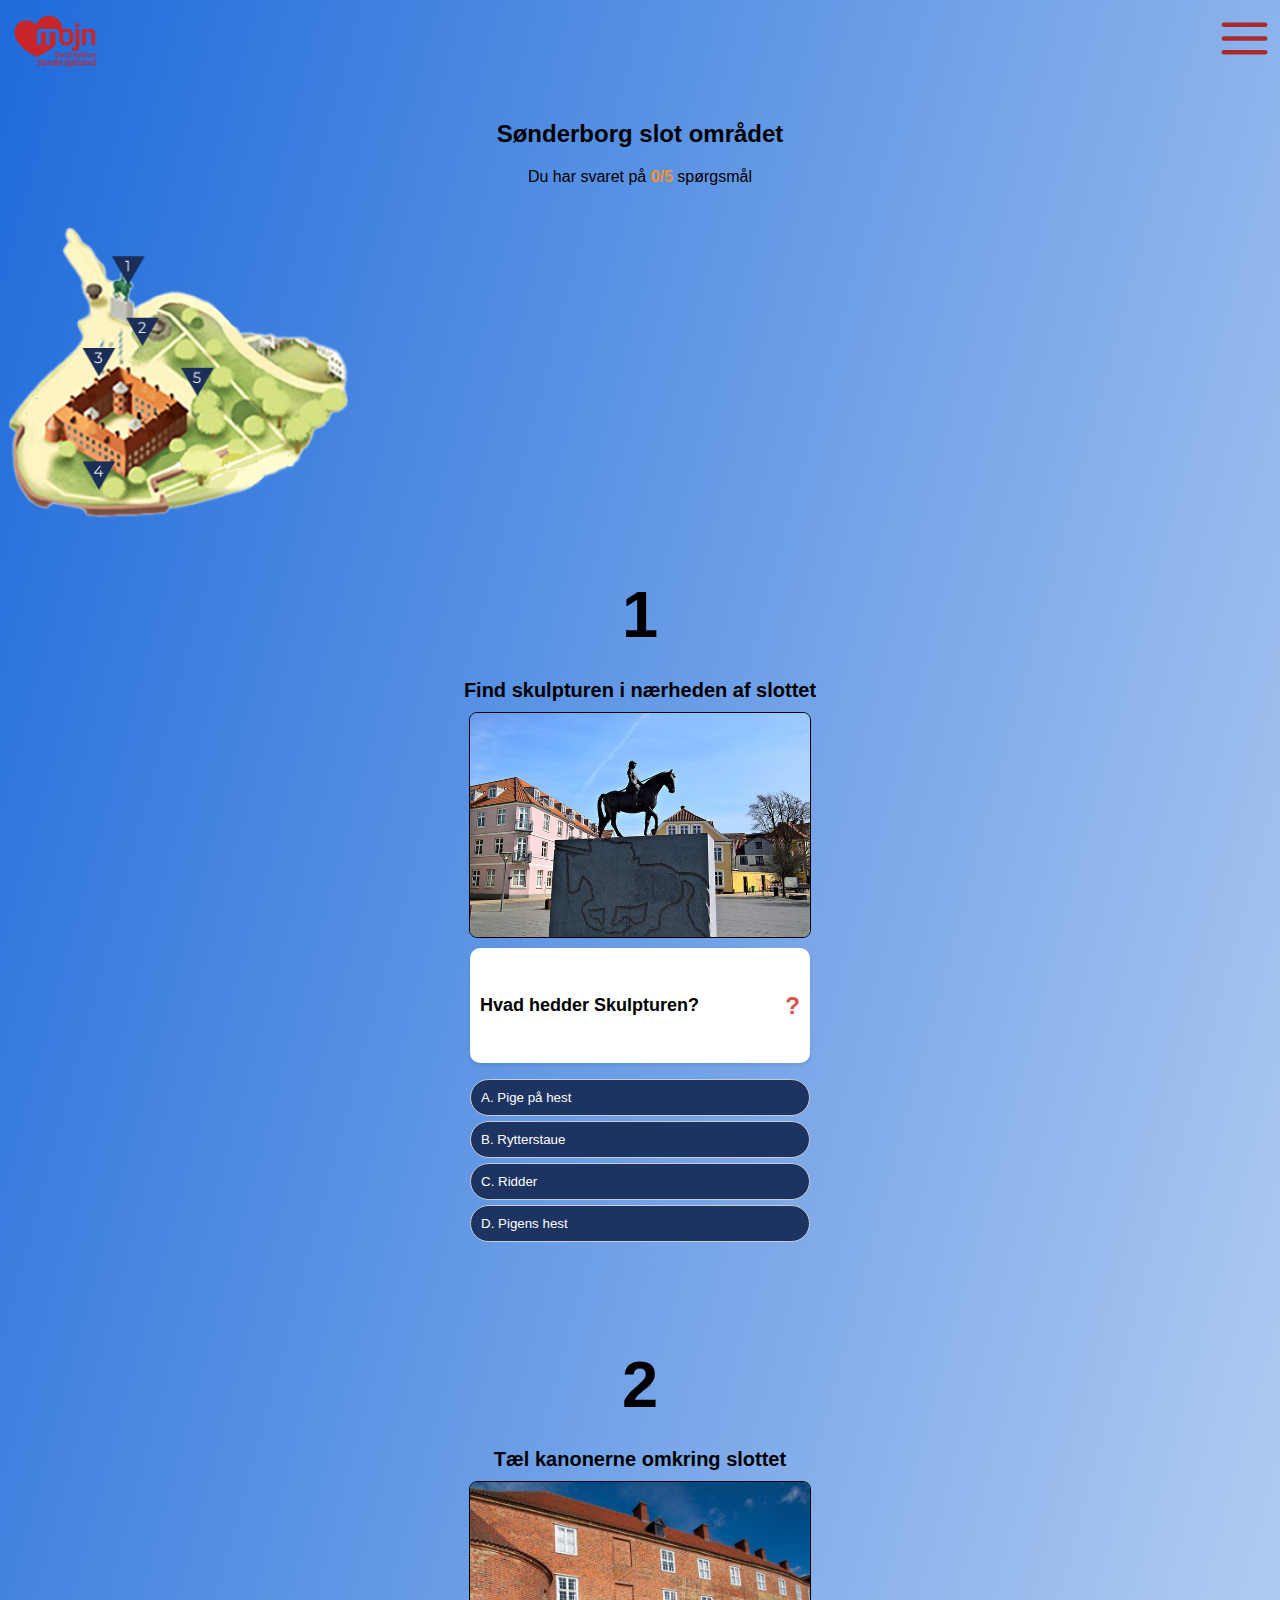
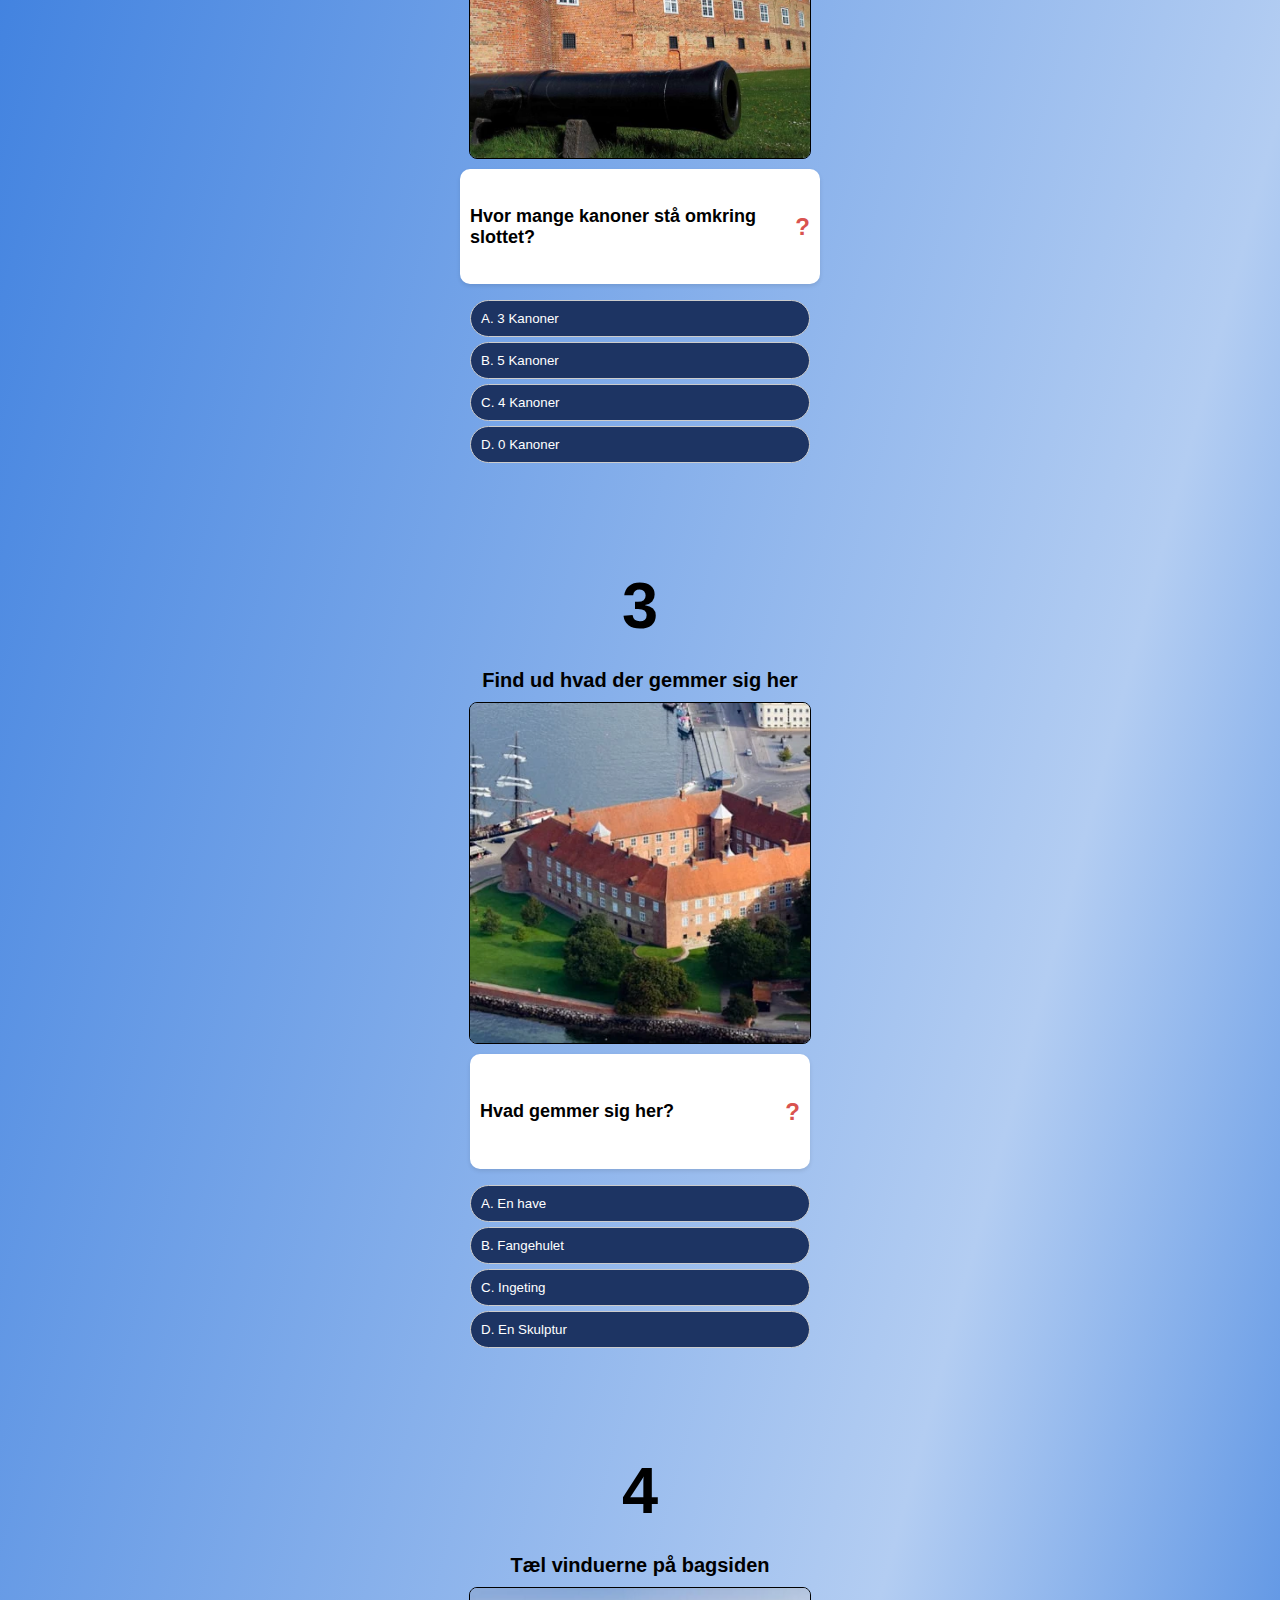
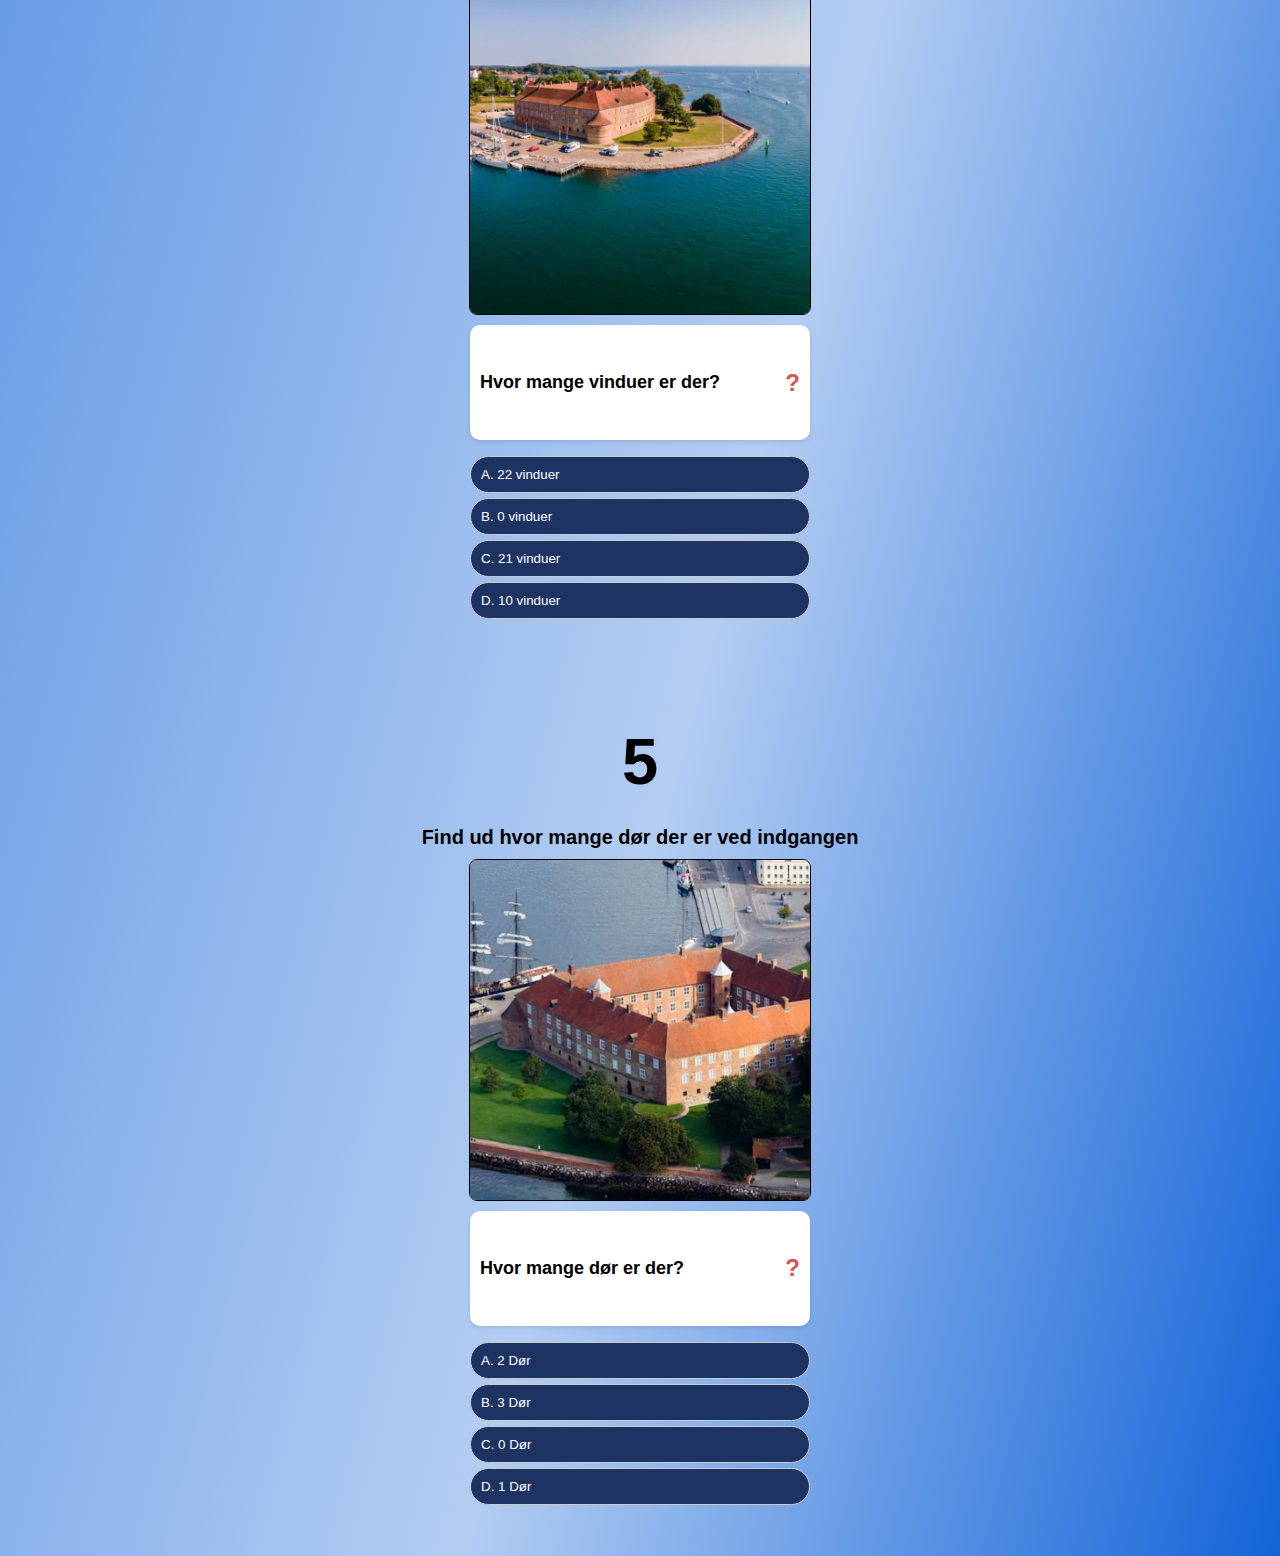
==== quizCastle.html @ 41f5ae8f "next" ====
<!DOCTYPE html>
<html lang="en">
<head>
    <meta charset="UTF-8">
    <meta name="viewport" content="width=device-width, initial-scale=1.0">
    <title>Sonderbor slot område 1</title>
    <link rel="stylesheet" href="style.css">
    <script src="script.js"></script>
</head>
<body class="body__quiz">
    <header class="header header--transparent">
        <img src="images/visit_soenderjylland.png" alt="Logo" class="logo">
        <button class="menu-button">
            <svg width="55" height="55" viewBox="0 0 24 24" fill="none" xmlns="http://www.w3.org/2000/svg">
                <path d="M3 6H21" stroke="rgba(171, 42, 46, 1)" stroke-width="2" stroke-linecap="round" stroke-linejoin="round"/>
                <path d="M3 12H21" stroke="rgba(171, 42, 46, 1)" stroke-width="2" stroke-linecap="round" stroke-linejoin="round"/>
                <path d="M3 18H21" stroke="rgba(171, 42, 46, 1)" stroke-width="2" stroke-linecap="round" stroke-linejoin="round"/>
            </svg>
        </button>
        <nav class="nav-menu">
            <button class="close-button">
                <svg width="65" height="65" viewBox="0 0 24 24" fill="none" xmlns="http://www.w3.org/2000/svg">
                    <path d="M18 6L6 18" stroke="rgba(171, 42, 46, 1)" stroke-width="2" stroke-linecap="round" stroke-linejoin="round"/>
                    <path d="M6 6L18 18" stroke="rgba(171, 42, 46, 1)" stroke-width="2" stroke-linecap="round" stroke-linejoin="round"/>
                </svg>
            </button>
            <ul class="menu-list">
                <li><a href="#">Home</a></li>
                <li><a href="#">About</a></li>
                <li><a href="#">Services</a></li>
                <li><a href="#">Contact</a></li>
            </ul>
        </nav>
    </header>
    <main>
        <section class="quiz__discription">
            <h2 class="category__headline">Sønderborg slot området</h2>
            <section id="progress">Du har svaret på <span class="Answers">0/0</span> spørgsmål</section>
        </section>
        <section class="quiz__map">
            <img src="images/map_quiz.png" alt="">
        </section>
        <section id="quiz"></section>
    </main>
</body>
</html>
---- style.css ----
body {
    font-family: "Montserrat", sans-serif;
}
.body__quiz {
    background: linear-gradient(to bottom right, rgba(30, 107, 218, 1) 0%, rgba(179, 205, 242, 1) 68%, rgba(19, 100, 216, 1) 100% );
}


/*typography*/
.herosection__headline {
    font-size: 2rem;
}
.section__headline {
    font-size: 1.25rem;
}
.text-large {
    font-size: 1.25rem;
    font-weight: bold;
}
.text {
    font-size: 1rem;
}
.text-small {
    font-size: 0.75rem;
}
.text-xSmall {
    font-size: 0.65rem;
}
.textSpan-xSmall {
    font-size: 0.65rem;
    font-weight: bold;
}
.text__link {
    color: rgba(8, 53, 117, 1);
    font-weight: bold;
}
.text-bold {
    font-weight: bold;
}
.text-marginTop {
    margin-top: 0px;
    margin-bottom: 0px;
  }

/*----*/

/*header*/
.header {
    position: fixed;
    top: 0;
    width: 100%;
    display: flex;
    justify-content: space-between;
    align-items: center;
    padding: 10px 5px;
    transition: background-color 0.3s ease;
    z-index: 1000;
}

.header--transparent {
    background-color: transparent;
}
.header--scrolled {
    background-color: white;
}

.logo {
    height: 55px; 
}

.menu-button {
    font-size: 24px;
    background: none;
    border: none;
    cursor: pointer;
    margin-right: 15px;
}

.nav-menu {
    display: none;
    position: fixed;
    top: 0;
    right: 0;
    height: 100%;
    width: 250px;
    background-color: white;
    box-shadow: -2px 0 5px rgba(0,0,0,0.5);
    z-index: 2000;
    padding-top: 70px; 
    transition: transform 0.3s ease;
    transform: translateX(100%);
}

.nav-menu--open {
    display: block;
    transform: translateX(0);
}

.close-button {
    position: absolute;
    top: 10px;
    right: 10px;
    font-size: 24px;
    background: none;
    border: none;
    cursor: pointer;
}

.menu-list {
    list-style: none;
    padding: 0;
    margin: 0;
}

.menu-list li {
    margin: 20px 0;
}

.menu-list a {
    text-decoration: none;
    color: black;
    font-size: 18px;
    padding: 10px 20px;
    display: block;
}
/*----*/


/*herosection*/
.herosection {
    position: relative;
    width: 100%;
    margin: 0; 
    left: 0;
    right: 0;
    overflow: hidden; 
    margin-bottom: -5px;
}

.hero__image {
    width: 100%;
    max-height: 440px;
    margin: 0;
    display: block;
}

.herosection__headline {
    position: absolute;
    bottom: 40px;
    left: 0;
    margin: 0;
    color: white;
    padding: 5px;
}

.section__soMe {
    position: absolute;
    right: 5px;
    bottom: 10px;
    display: flex;
    flex-direction: column;
    gap: 10px;
}

.social-icon svg {
    width: 45px; 
    height: 45px;
    display: block;
    fill: whitesmoke;
}
/*----*/

/*svg container*/
.svg-container {
    width: 100%;
    height: 50px; 
    overflow: hidden;
    display: flex;
    justify-content: center;
    align-items: center;
    display: block;
    margin-bottom: 0px;
  }

  .svg-container svg {
    width: 100%;
    height: auto;
  }
/*----*/

.process__slider {
    justify-content: center;
    display: flex;
    gap: 5px;
    margin-top: 5px;
}

/*category cards*/

.category__card {
    position: relative;
    min-width: 340px; 
    margin-bottom: 65px;
    text-decoration: none;
    color: inherit;
}

.category__link {
    display: block;
    position: relative;
}

.category__image {
    width: 100%;
    height: 300px;
    display: block;
    border-radius: 8px;
}

.photographer {
    position: absolute;
    top: 5px;
    right: 5px;
    padding: 5px 5px;
    color: whitesmoke;
}

.category__background {
    position: absolute;
    bottom: 0;
    left: 0;
    width: 100%;
    background: linear-gradient(to top, black, transparent);
    color: white;
    padding: 10px;
    box-sizing: border-box;
    min-height: 60px;
    border-radius: 8px;
}

.headline-align {
    margin: 0;
    text-align: center;
}

.text-align {
    margin: 10px 0 25px 0;
    text-align: center;
}
.border__line {
    display: block;
    margin: auto auto 0 auto;
}
/*----*/

.card__link {
    margin-bottom: 20px;
}

/*button*/
.button {
    display: inline-block;
    min-width: 180px;
    min-height: 65px;
    border: 1px solid black;
    border-radius: 50px;
    margin-bottom: 20px;
    align-content: center;
    text-align: center;
    padding: 5px 20px;
}
/*----*/

.placeholder {
    justify-content: center;
    text-align: center;
    background-color: beige;
    padding: 5px;
}

.text__link {
    margin: auto 5px auto auto;
    display: flex;
    justify-content: flex-end;
}

.space__line {
    margin: 65px auto;
}

/* kids banner */
.kids__area {
    display: flex;
    flex-direction: column;
    padding: 5px;
    min-height: 390px;
    width: 100%;
    color: white;
    background: linear-gradient(to bottom right, rgba(201, 91, 98, 1), rgba(247, 166, 62, 1));
}
.kids__areaButton {
    background-color: white;
    color: rgba(246, 147, 35, 1);
    align-self: flex-end;
    border: 1px solid rgba(209, 125, 51, 1);
    box-shadow: 4px 4px 6px rgba(82, 157, 184, 0.25);
    text-decoration: none;
    font-weight: bold;
    margin-right: 5px;
}
.kids__areaDiscription {
    display: flex;
    align-items: center;
}
/*----*/


/*footer*/
.footer {
    display: flex;
    justify-content: space-between;
}
.footer__link {
    justify-content: flex-start;
    margin-bottom: 10px;
}
.footer__contact {
    max-width: 165px;
}
/*----*/

/*quiz*/
.quiz__discription {
    margin-top: 100px;
    display: flex;
    flex-direction: column;
    align-items: center;
}
.quiz__map img{
    max-width: 340px;
    margin-top: 40px;
}
.Answers {
    color: rgba(246, 147, 35, 1);
    font-weight: bold;
}
.question {
    display: flex;
    flex-direction: column;
    align-items: center;
    margin-bottom: 20px;
    padding: 10px;
  }

  .question-number {
    font-size: 65px;
    margin-bottom: 10px;
  }

  .question-text {
    text-align: center;
    font-size: 20px;
    margin-bottom: 10px;
  }
  .guiz__map {
    max-width: 340px;
    margin-top: 40px;
  }
  .question-image {
    width: 100%;
    max-width: 340px;
    height: auto;
    margin-bottom: 10px;
    border-radius: 8px;
    border: 1px solid black;
  }
  .subtitle-section {
    display: flex;
    min-width: 320px;
    max-width: 340px;
    min-height: 95px;
    padding: 10px;
    background-color: white; 
    border-radius: 10px;
    box-shadow: 0 2px 4px rgba(0, 0, 0, 0.1); /* Optional: adds some shadow for better look */
  }
  .question-subtitle {
    flex: 1;
    font-size: 18px; /* Adjust font size as needed */
    
    margin: 0; /* Remove default margin */
    display: flex;
    align-items: center;
    justify-content: space-between;
  }

  .question-mark {
    font-size: 24px; /* Larger font size for emphasis */
    color: #d9534f; /* Red color for the question mark */
    font-weight: bold;
  }

  .options {
    list-style-type: none;
    padding: 0;
  }

  .option {
    margin-bottom: 5px;
    font-size: 16px;
  }
  
  .option button {
    min-width: 340px;
    display: flex;
    width: 100%;
    padding: 10px;
    margin-bottom: 5px;
    border: 1px solid #ccc;
    border-radius: 50px;
    background-color: rgba(29, 52, 99, 1);
    cursor: pointer;
    color: white;
  }

  .option button.correct {
    background-color: rgba(24, 129, 101, 1);
    color: white;
  }

  .option button.incorrect {
    background-color: #f44336;
    color: white;
  }
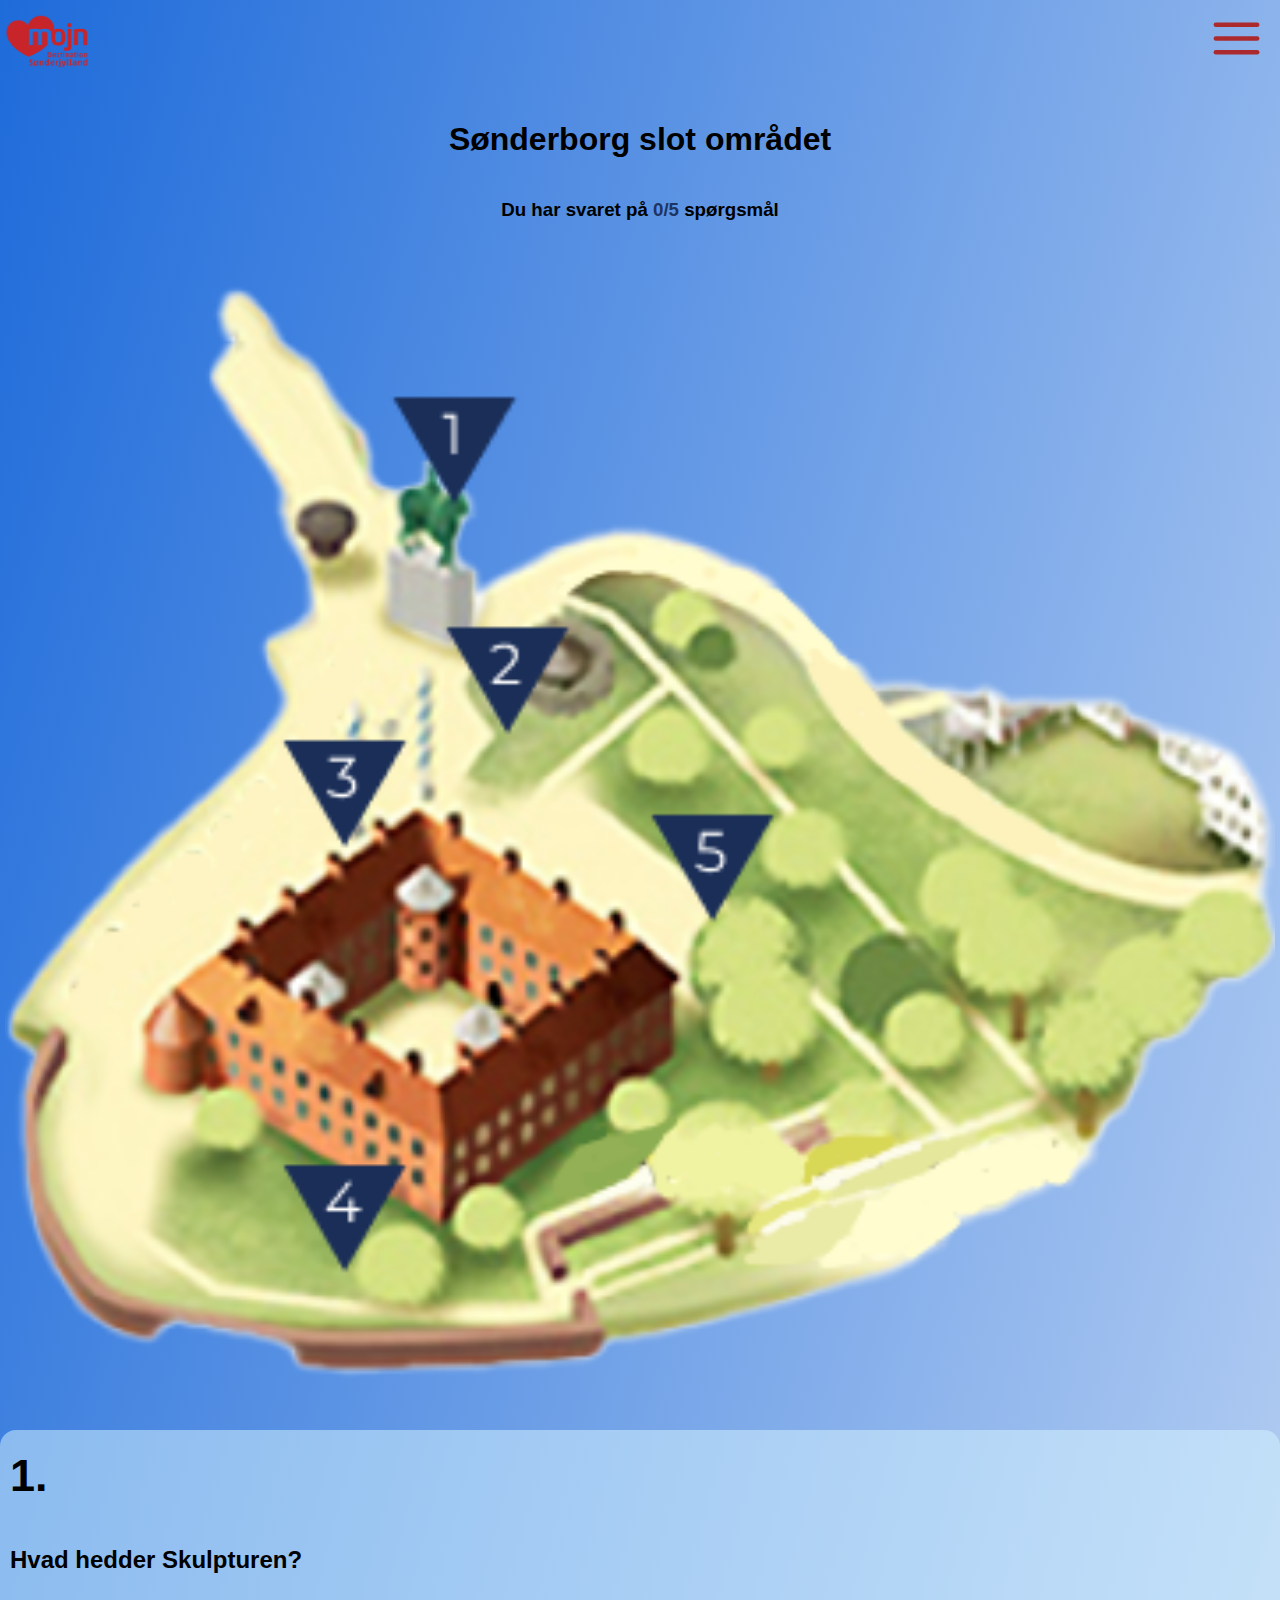
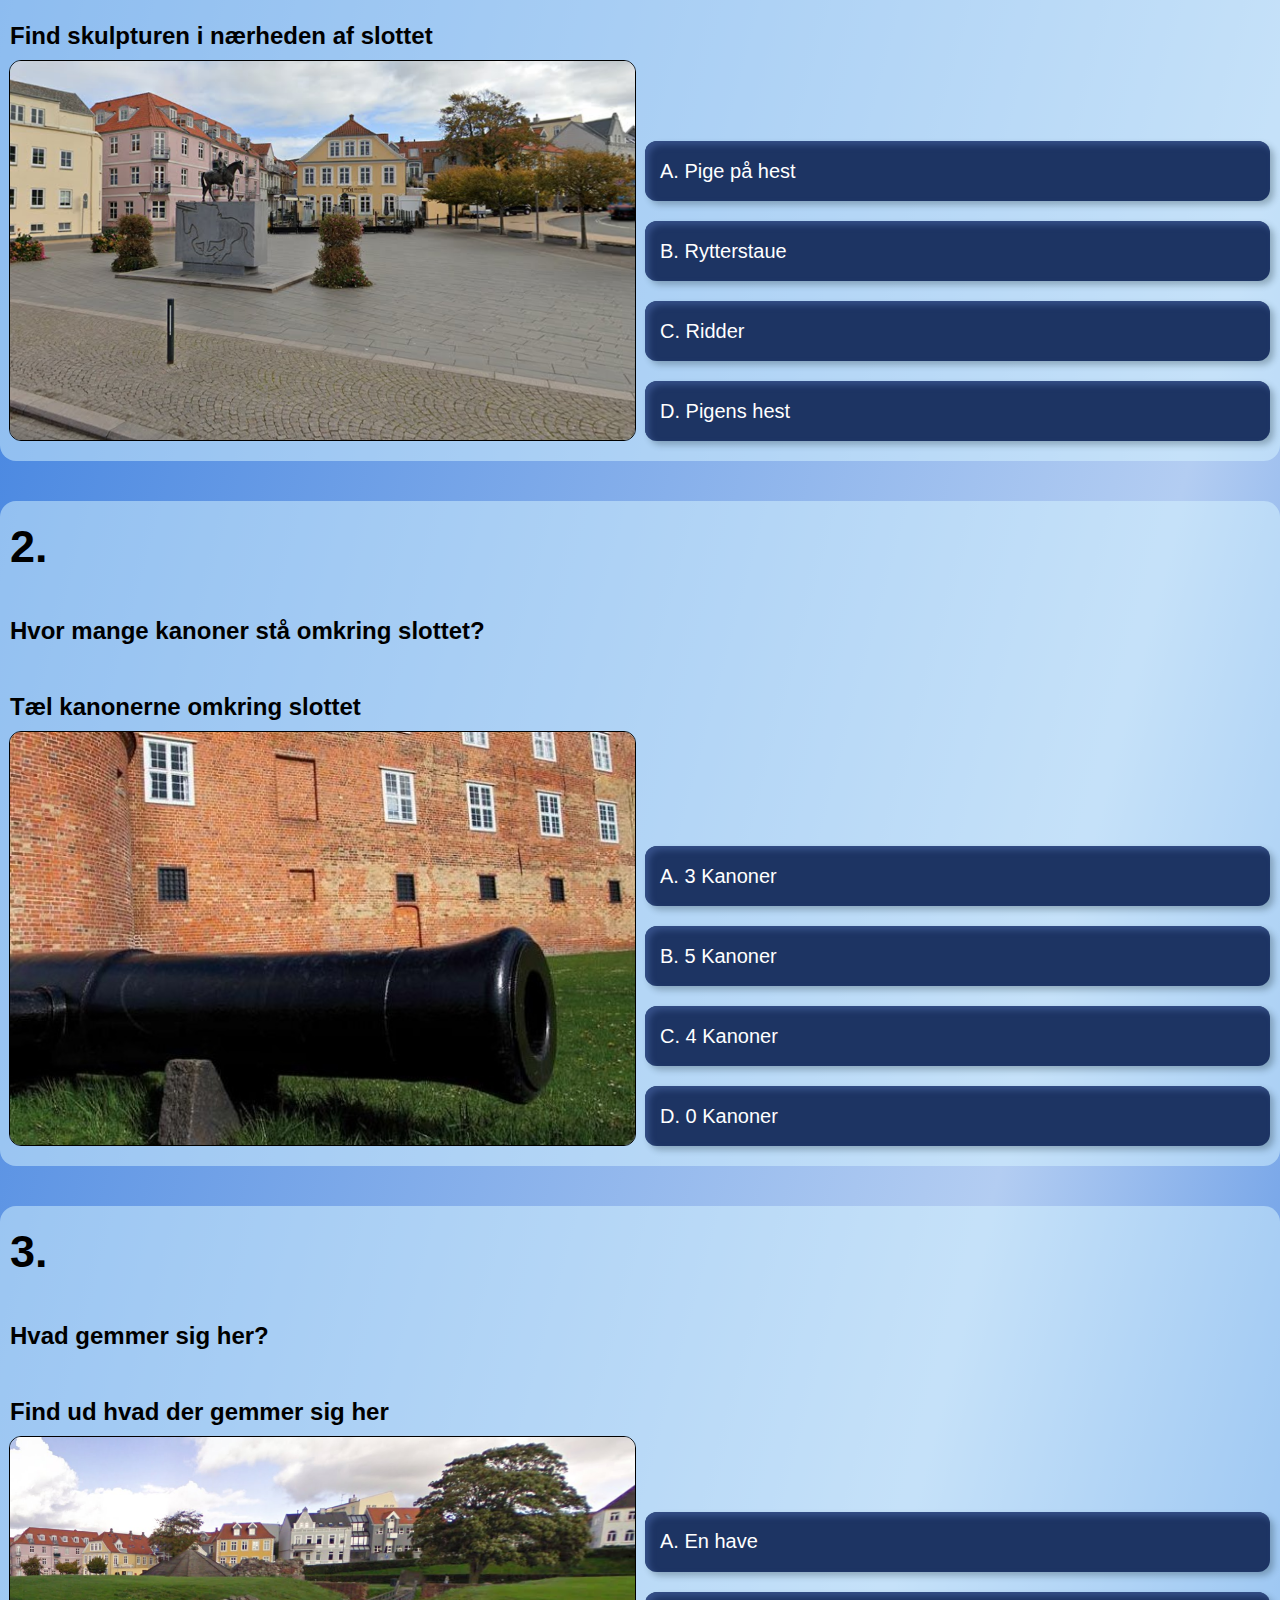
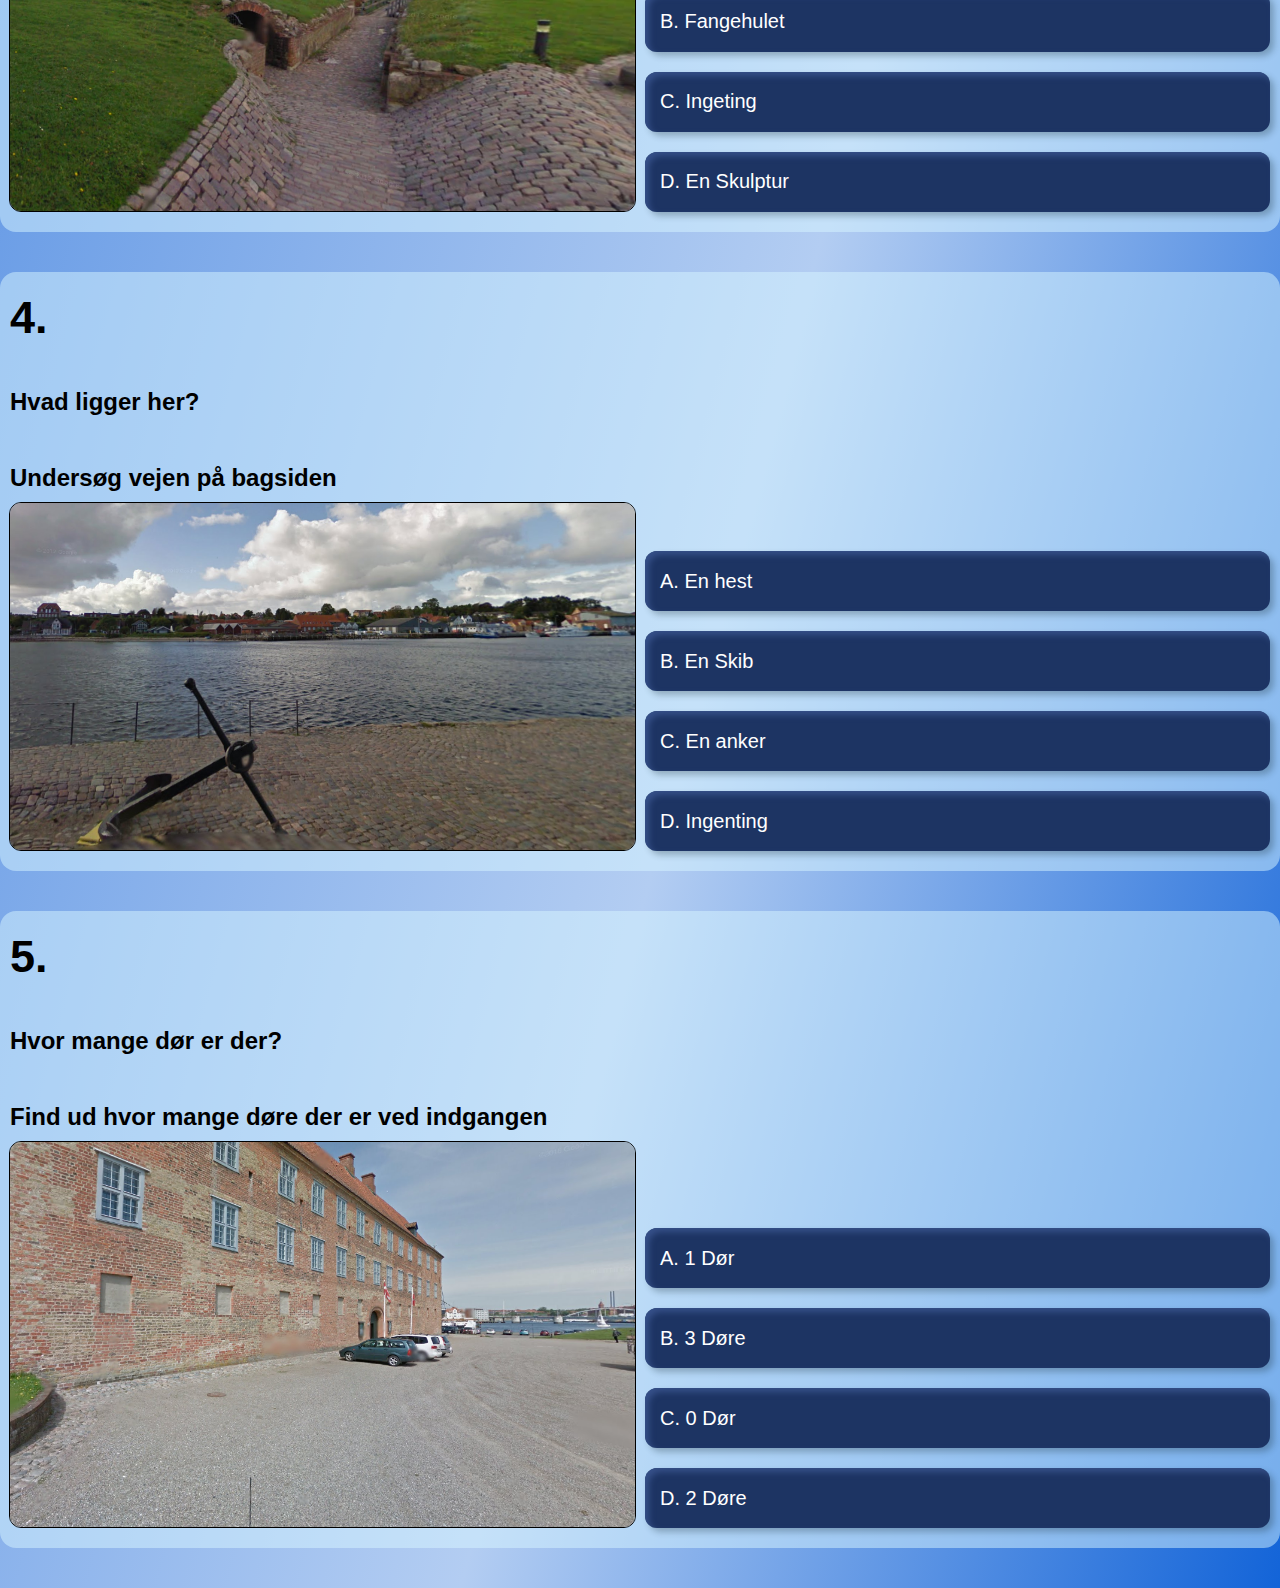
==== commit 06558398: "next" ====
--- a/quizCastle.html
+++ b/quizCastle.html
@@ -34,8 +34,8 @@
     </header>
     <main>
         <section class="quiz__discription">
-            <h2 class="category__headline">Sønderborg slot området</h2>
-            <section id="progress">Du har svaret på <span class="Answers">0/0</span> spørgsmål</section>
+            <h1 class="quiz__headline category__headline">Sønderborg slot området</h1>
+            <section class="quiz__process" id="progress"><h3>Du har svaret på <span class="answers">0/0</span> spørgsmål</h3></section>
         </section>
         <section class="quiz__map">
             <img src="images/map_quiz.png" alt="">
--- a/style.css
+++ b/style.css
@@ -1,5 +1,6 @@
 body {
     font-family: "Montserrat", sans-serif;
+    margin: 0;
 }
 .body__quiz {
     background: linear-gradient(to bottom right, rgba(30, 107, 218, 1) 0%, rgba(179, 205, 242, 1) 68%, rgba(19, 100, 216, 1) 100% );
@@ -12,6 +13,9 @@
 }
 .section__headline {
     font-size: 1.25rem;
+}
+.category__headline {
+    font-size: 1.5rem;
 }
 .text-large {
     font-size: 1.25rem;
@@ -54,20 +58,17 @@
     align-items: center;
     padding: 10px 5px;
     transition: background-color 0.3s ease;
-    z-index: 1000;
-}
-
+    z-index: 1;
+}
 .header--transparent {
     background-color: transparent;
 }
 .header--scrolled {
     background-color: white;
 }
-
 .logo {
     height: 55px; 
 }
-
 .menu-button {
     font-size: 24px;
     background: none;
@@ -75,7 +76,6 @@
     cursor: pointer;
     margin-right: 15px;
 }
-
 .nav-menu {
     display: none;
     position: fixed;
@@ -85,17 +85,15 @@
     width: 250px;
     background-color: white;
     box-shadow: -2px 0 5px rgba(0,0,0,0.5);
-    z-index: 2000;
+    z-index: 2;
     padding-top: 70px; 
     transition: transform 0.3s ease;
     transform: translateX(100%);
 }
-
 .nav-menu--open {
     display: block;
     transform: translateX(0);
 }
-
 .close-button {
     position: absolute;
     top: 10px;
@@ -105,17 +103,14 @@
     border: none;
     cursor: pointer;
 }
-
 .menu-list {
     list-style: none;
     padding: 0;
     margin: 0;
 }
-
 .menu-list li {
     margin: 20px 0;
 }
-
 .menu-list a {
     text-decoration: none;
     color: black;
@@ -136,14 +131,11 @@
     overflow: hidden; 
     margin-bottom: -5px;
 }
-
-.hero__image {
-    width: 100%;
-    max-height: 440px;
+.herosection__image {
+    width: 100%;
     margin: 0;
     display: block;
 }
-
 .herosection__headline {
     position: absolute;
     bottom: 40px;
@@ -152,7 +144,6 @@
     color: white;
     padding: 5px;
 }
-
 .section__soMe {
     position: absolute;
     right: 5px;
@@ -161,7 +152,6 @@
     flex-direction: column;
     gap: 10px;
 }
-
 .social-icon svg {
     width: 45px; 
     height: 45px;
@@ -181,22 +171,25 @@
     display: block;
     margin-bottom: 0px;
   }
-
   .svg-container svg {
     width: 100%;
     height: auto;
   }
 /*----*/
 
-.process__slider {
-    justify-content: center;
-    display: flex;
-    gap: 5px;
-    margin-top: 5px;
-}
-
+.discription {
+    margin: 0px 5px;
+}
+.text__sonderborg {
+    margin: 0px 5px;
+}
+.contact {
+    margin: 0px 5px;
+}
 /*category cards*/
-
+.categorys {
+    margin: 0px 5px;
+}
 .category__card {
     position: relative;
     min-width: 340px; 
@@ -212,7 +205,6 @@
 
 .category__image {
     width: 100%;
-    height: 300px;
     display: block;
     border-radius: 8px;
 }
@@ -271,6 +263,7 @@
 }
 /*----*/
 
+
 .placeholder {
     justify-content: center;
     text-align: center;
@@ -288,12 +281,12 @@
     margin: 65px auto;
 }
 
+
 /* kids banner */
 .kids__area {
     display: flex;
     flex-direction: column;
     padding: 5px;
-    min-height: 390px;
     width: 100%;
     color: white;
     background: linear-gradient(to bottom right, rgba(201, 91, 98, 1), rgba(247, 166, 62, 1));
@@ -317,16 +310,15 @@
 
 /*footer*/
 .footer {
-    display: flex;
-    justify-content: space-between;
+    display: grid;
+    grid-template-columns: 1fr 1fr;
+    padding: 5px;
+    gap: 40px;
 }
 .footer__link {
     justify-content: flex-start;
     margin-bottom: 10px;
 }
-.footer__contact {
-    max-width: 165px;
-}
 /*----*/
 
 /*quiz*/
@@ -336,99 +328,117 @@
     flex-direction: column;
     align-items: center;
 }
+.quiz__headline {
+    font-size: 2rem;
+    text-align: center;
+}
+.quiz__process--transparent {
+    background-color: transparent;
+}
+.quiz__process--scrolled {
+    background-color: white;
+    width: 100%;
+    text-align: center;
+    position: fixed;
+    padding: 10px;
+    z-index: 1;
+    top: 80px;
+    margin-top: 0;
+}
+.quiz__map {
+    padding: 5px;
+    margin: 40px 0;
+}
 .quiz__map img{
-    max-width: 340px;
-    margin-top: 40px;
-}
-.Answers {
-    color: rgba(246, 147, 35, 1);
+    width: 100%;
+}
+.answers {
+    color: rgba(29, 52, 99, 1);
     font-weight: bold;
 }
 .question {
     display: flex;
     flex-direction: column;
-    align-items: center;
-    margin-bottom: 20px;
-    padding: 10px;
-  }
-
-  .question-number {
-    font-size: 65px;
+    margin-bottom: 40px;
+    border-radius: 16px;
+    padding: 20px 10px;
+    background-color: rgba(215, 245, 255, 0.5);
+  }
+  .question__number {
+    font-size: 45px;
+    margin-top: 0;
     margin-bottom: 10px;
   }
-
-  .question-text {
-    text-align: center;
-    font-size: 20px;
+  .question__content {
+    display: flex;
+    flex-direction: column;
+  }
+  .question__text {
     margin-bottom: 10px;
   }
   .guiz__map {
     max-width: 340px;
     margin-top: 40px;
   }
-  .question-image {
-    width: 100%;
-    max-width: 340px;
-    height: auto;
-    margin-bottom: 10px;
-    border-radius: 8px;
+  .question__image {
+    width: 100%;
+    min-height: 300px;
+    align-self: center;
+    border-radius: 12px;
     border: 1px solid black;
   }
-  .subtitle-section {
-    display: flex;
-    min-width: 320px;
-    max-width: 340px;
-    min-height: 95px;
-    padding: 10px;
-    background-color: white; 
-    border-radius: 10px;
-    box-shadow: 0 2px 4px rgba(0, 0, 0, 0.1); /* Optional: adds some shadow for better look */
-  }
-  .question-subtitle {
-    flex: 1;
-    font-size: 18px; /* Adjust font size as needed */
-    
-    margin: 0; /* Remove default margin */
-    display: flex;
-    align-items: center;
-    justify-content: space-between;
-  }
-
-  .question-mark {
-    font-size: 24px; /* Larger font size for emphasis */
-    color: #d9534f; /* Red color for the question mark */
-    font-weight: bold;
-  }
-
   .options {
     list-style-type: none;
     padding: 0;
-  }
-
-  .option {
-    margin-bottom: 5px;
-    font-size: 16px;
-  }
-  
-  .option button {
+    display: flex;
+    flex-direction: column;
+    gap: 10px;
+  }
+  .option__button {
     min-width: 340px;
-    display: flex;
-    width: 100%;
-    padding: 10px;
-    margin-bottom: 5px;
-    border: 1px solid #ccc;
-    border-radius: 50px;
+    min-height: 60px;
+    font-size: 1.25rem;
+    display: flex;
+    width: 100%;
+    padding: 10px 15px;
+    border-radius: 12px;
     background-color: rgba(29, 52, 99, 1);
     cursor: pointer;
     color: white;
-  }
-
-  .option button.correct {
+    align-items: center;
+    border: none;
+    box-shadow: 4px 4px 6px rgba(28, 51, 61, 0.3), inset 4px 4px 6px rgba(54, 80, 137, 1);
+  }
+  .option__button.correct {
     background-color: rgba(24, 129, 101, 1);
     color: white;
-  }
-
-  .option button.incorrect {
+    box-shadow: inset 4px 4px 6px rgba(54, 80, 137, 1);
+  }
+  .option__button.incorrect {
     background-color: #f44336;
     color: white;
+    box-shadow: inset 4px 4px 6px rgba(54, 80, 137, 1);
+  }
+  /*----*/
+
+  @media (min-width: 768px) {
+    .question {
+        display: grid;
+        grid-template-columns: 1fr 1fr;
+        gap: 10px;
+    }
+    .question__number {
+        grid-column: span 2;
+    }
+    .options {
+        gap: 20px;
+        justify-content: flex-end;
+        margin-bottom: 0;
+    }
+    .question__content {
+        flex-direction: column-reverse;
+    }
+    .section__headline {
+        font-size: 1.5rem;
+    }
   }